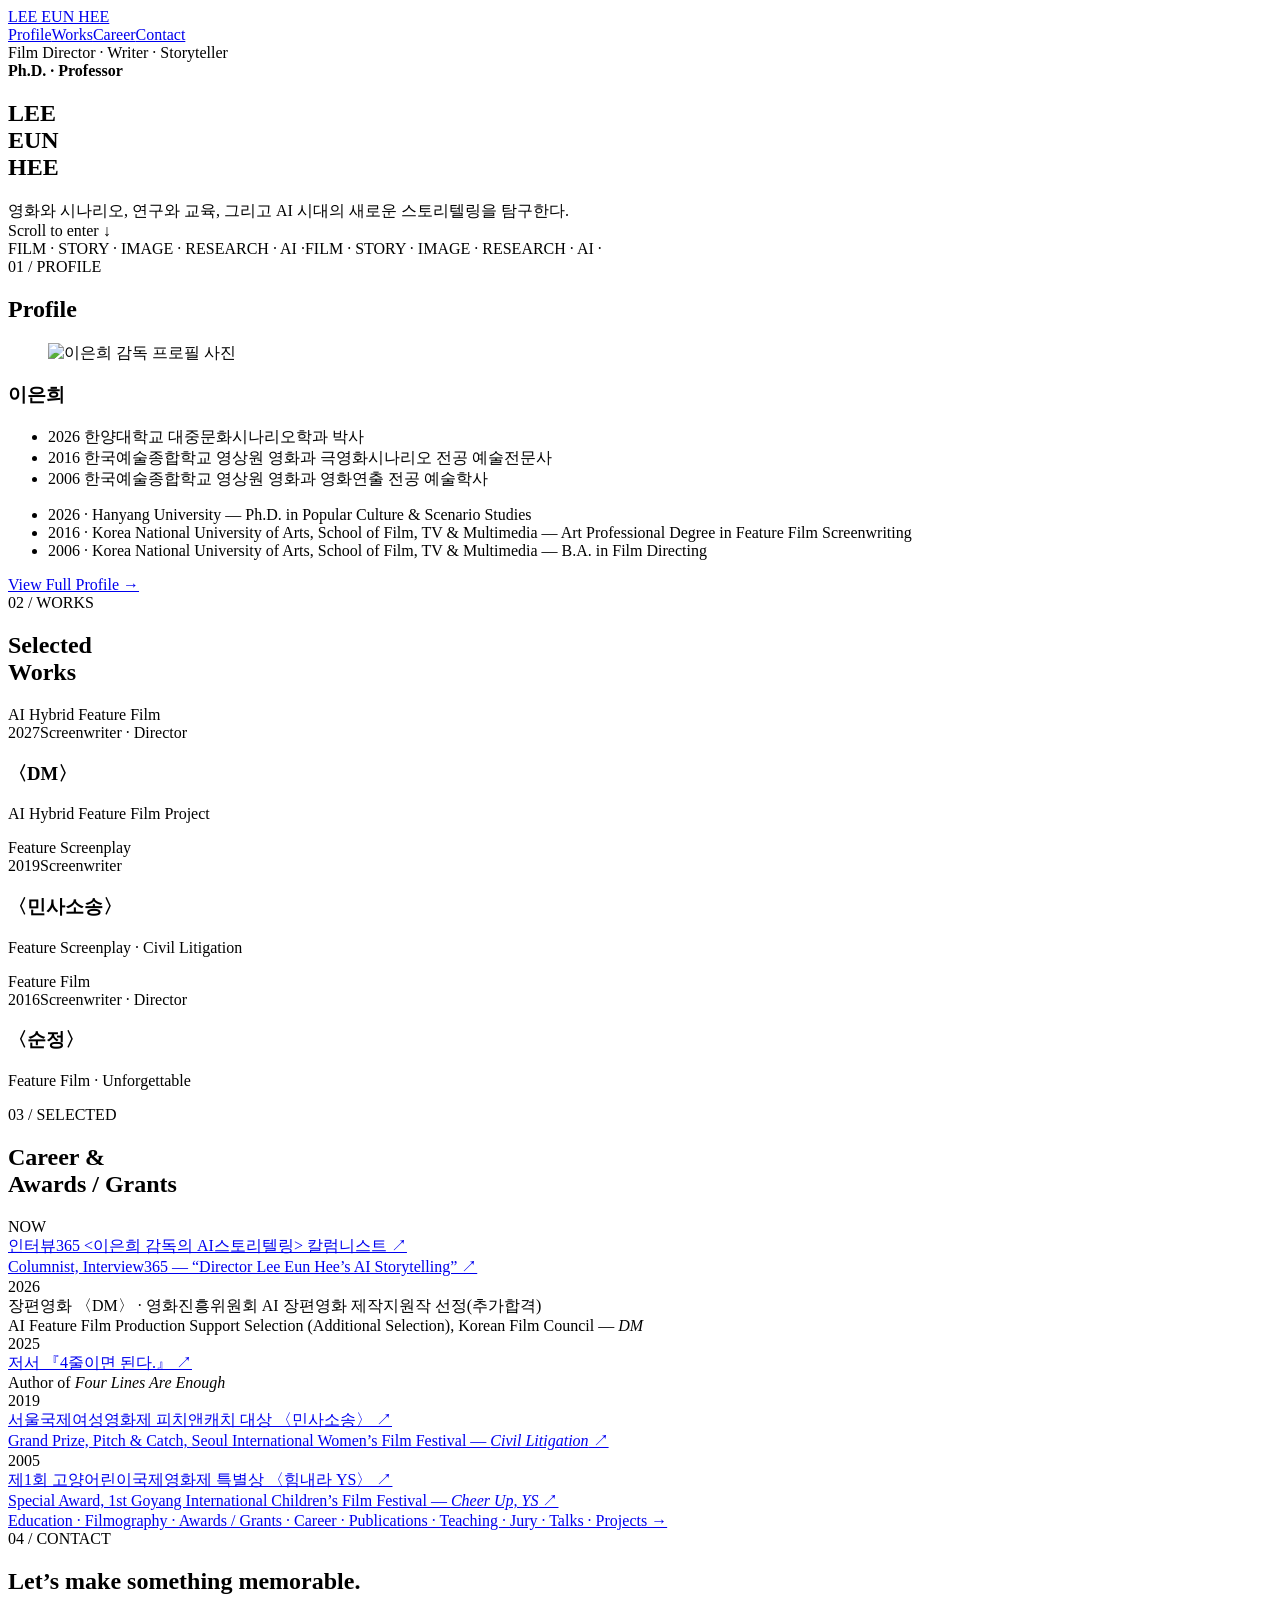
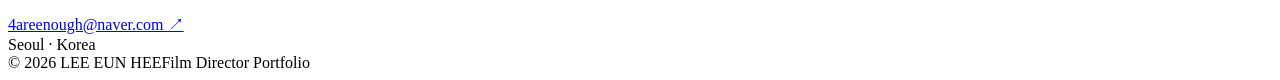
==== index.html @ 42187914 "Add portfolio homepage" ====
<!DOCTYPE html>

<html lang="ko">
<head>
<meta charset="utf-8"/>
<meta content="width=device-width, initial-scale=1.0" name="viewport"/>
<meta content="LEE EUN HEE — Film Director, Writer, Storyteller, Ph.D., Professor" name="description"/>
<title>LEE EUN HEE — Film Director</title>
<link href="styles.css" rel="stylesheet"/>
</head>
<body>
<header class="topbar">
<a class="brand" href="#top">LEE EUN HEE</a>
<nav class="nav">
<a href="#profile">Profile</a><a href="#works">Works</a><a href="#career">Career</a><a href="#contact">Contact</a>
</nav>
</header>
<main id="top">
<section class="hero">
<div class="kicker">Film Director · Writer · Storyteller<br/><strong>Ph.D. · Professor</strong></div>
<h1>LEE<br/>EUN<br/>HEE</h1>
<div class="hero-bottom">
<div class="hero-role">영화와 시나리오, 연구와 교육, 그리고 AI 시대의 새로운 스토리텔링을 탐구한다.</div>
<div class="scroll-cue">Scroll to enter ↓</div>
</div>
</section>
<div aria-hidden="true" class="marquee-wrap"><div class="marquee"><span>FILM · STORY · IMAGE · RESEARCH · AI ·</span><span>FILM · STORY · IMAGE · RESEARCH · AI ·</span></div></div>
<section id="profile">
<div class="section-head reveal"><div class="section-num">01 / PROFILE</div><h2>Profile</h2></div>
<div class="statement-grid">
<figure class="portrait reveal"><img alt="이은희 감독 프로필 사진" src="assets/lee-eun-hee.jpg"/></figure>
<div class="reveal">
<h3 class="profile-name">이은희</h3>
<ul class="edu-list">
<li>2026 한양대학교 대중문화시나리오학과 박사</li><li>2016 한국예술종합학교 영상원 영화과 극영화시나리오 전공 예술전문사</li><li>2006 한국예술종합학교 영상원 영화과 영화연출 전공 예술학사</li></ul>
<ul class="edu-list-en">
<li>2026 · Hanyang University — Ph.D. in Popular Culture &amp; Scenario Studies</li><li>2016 · Korea National University of Arts, School of Film, TV &amp; Multimedia — Art Professional Degree in Feature Film Screenwriting</li><li>2006 · Korea National University of Arts, School of Film, TV &amp; Multimedia — B.A. in Film Directing</li></ul>
<a class="cta-link" href="./profile.html">View Full Profile →</a>
</div>
</div>
</section>
<section id="works">
<div class="section-head reveal"><div class="section-num">02 / WORKS</div><h2>Selected<br/>Works</h2></div>
<div class="works">
<article class="work reveal"><div class="frame"><div class="frame-label">AI Hybrid Feature Film</div></div><div class="work-meta"><span>2027</span><span>Screenwriter · Director</span></div><h3 class="work-title">〈DM〉</h3><p class="work-sub">AI Hybrid Feature Film Project</p></article><article class="work reveal"><div class="frame"><div class="frame-label">Feature Screenplay</div></div><div class="work-meta"><span>2019</span><span>Screenwriter</span></div><h3 class="work-title">〈민사소송〉</h3><p class="work-sub">Feature Screenplay · Civil Litigation</p></article><article class="work reveal"><div class="frame"><div class="frame-label">Feature Film</div></div><div class="work-meta"><span>2016</span><span>Screenwriter · Director</span></div><h3 class="work-title">〈순정〉</h3><p class="work-sub">Feature Film · Unforgettable</p></article></div>
</section>
<section id="career">
<div class="section-head reveal"><div class="section-num">03 / SELECTED</div><h2>Career &amp;<br/>Awards / Grants</h2></div>
<div class="highlights reveal">
<div class="highlight-row"><div class="highlight-year">NOW</div><div class="highlight-ko"><a href="https://www.interview365.com/news/articleList.html?sc_sub_section_code=S2N99&view_type=sm" target="_blank" rel="noopener noreferrer">인터뷰365 &lt;이은희 감독의 AI스토리텔링&gt; 칼럼니스트 ↗</a></div><div class="highlight-en"><a href="https://www.interview365.com/news/articleList.html?sc_sub_section_code=S2N99&view_type=sm" target="_blank" rel="noopener noreferrer">Columnist, Interview365 — “Director Lee Eun Hee’s AI Storytelling” ↗</a></div></div><div class="highlight-row"><div class="highlight-year">2026</div><div class="highlight-ko">장편영화 〈DM〉 · 영화진흥위원회 AI 장편영화 제작지원작 선정(추가합격)</div><div class="highlight-en">AI Feature Film Production Support Selection (Additional Selection), Korean Film Council — <em>DM</em></div></div><div class="highlight-row"><div class="highlight-year">2025</div><div class="highlight-ko"><a href="https://www.aladin.co.kr/shop/wproduct.aspx?ItemId=359897521" target="_blank" rel="noopener noreferrer">저서 『4줄이면 된다.』 ↗</a></div><div class="highlight-en">Author of <em>Four Lines Are Enough</em></div></div><div class="highlight-row"><div class="highlight-year">2019</div><div class="highlight-ko"><a href="https://siwff.or.kr/kor/addon/00000002/award_view.asp?QueryYear=2019&awardYear=2019" target="_blank" rel="noopener noreferrer">서울국제여성영화제 피치앤캐치 대상 〈민사소송〉 ↗</a></div><div class="highlight-en"><a href="https://siwff.or.kr/kor/addon/00000002/award_view.asp?QueryYear=2019&awardYear=2019" target="_blank" rel="noopener noreferrer">Grand Prize, Pitch &amp; Catch, Seoul International Women’s Film Festival — <em>Civil Litigation</em> ↗</a></div></div><div class="highlight-row"><div class="highlight-year">2005</div><div class="highlight-ko"><a href="https://m.entertain.naver.com/home/article/001/0001082225" target="_blank" rel="noopener noreferrer">제1회 고양어린이국제영화제 특별상 〈힘내라 YS〉 ↗</a></div><div class="highlight-en"><a href="https://m.entertain.naver.com/home/article/001/0001082225" target="_blank" rel="noopener noreferrer">Special Award, 1st Goyang International Children’s Film Festival — <em>Cheer Up, YS</em> ↗</a></div></div></div>
<a class="cta-link" href="./profile.html">Education · Filmography · Awards / Grants · Career · Publications · Teaching · Jury · Talks · Projects →</a>
</section>
<section class="contact" id="contact">
<div><div class="section-head reveal"><div class="section-num">04 / CONTACT</div><h2>Let’s make something memorable.</h2></div></div>
<div class="contact-bottom reveal"><a class="contact-link" href="mailto:4areenough@naver.com">4areenough@naver.com ↗</a><div>Seoul · Korea</div></div>
</section>
</main>
<footer><span>© 2026 LEE EUN HEE</span><span>Film Director Portfolio</span></footer>
<script>const io=new IntersectionObserver(es=>es.forEach(e=>{if(e.isIntersecting)e.target.classList.add('on')}),{threshold:.12});document.querySelectorAll('.reveal').forEach(el=>io.observe(el));</script>
</body>
</html>
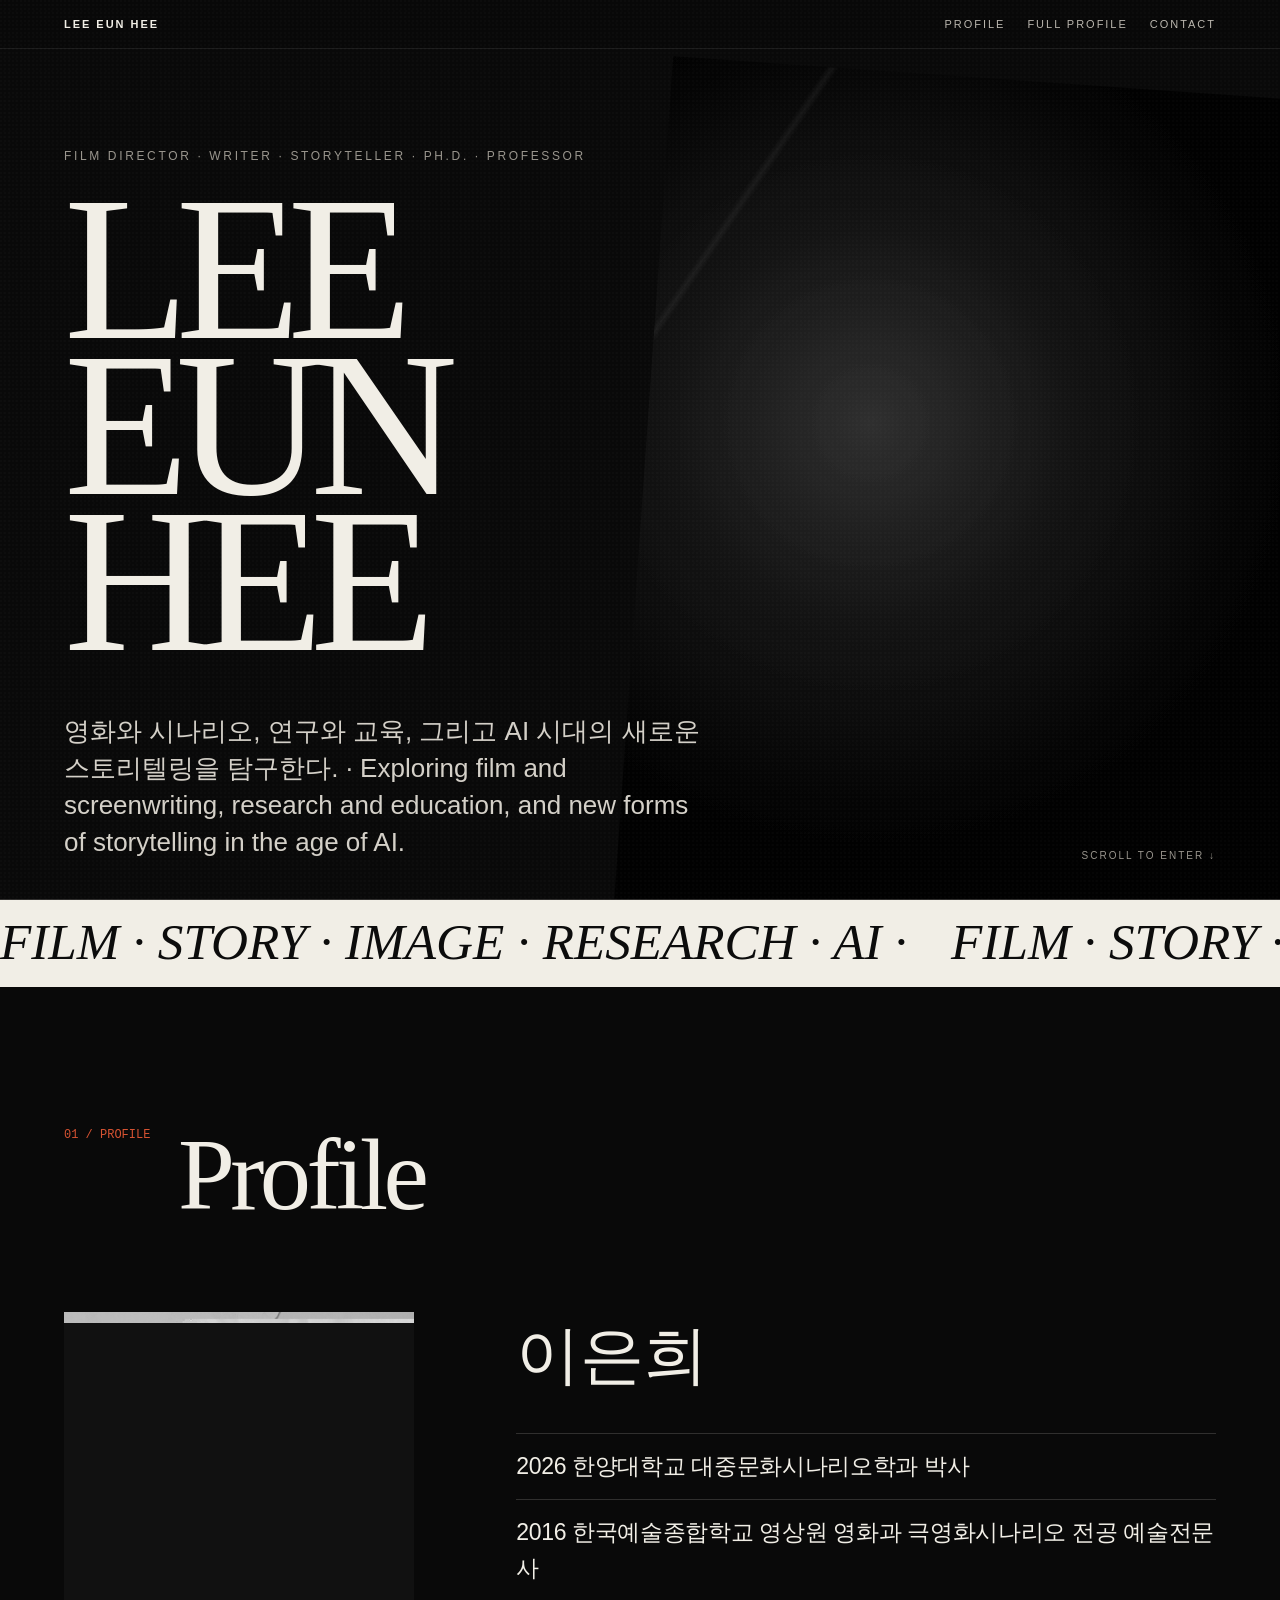
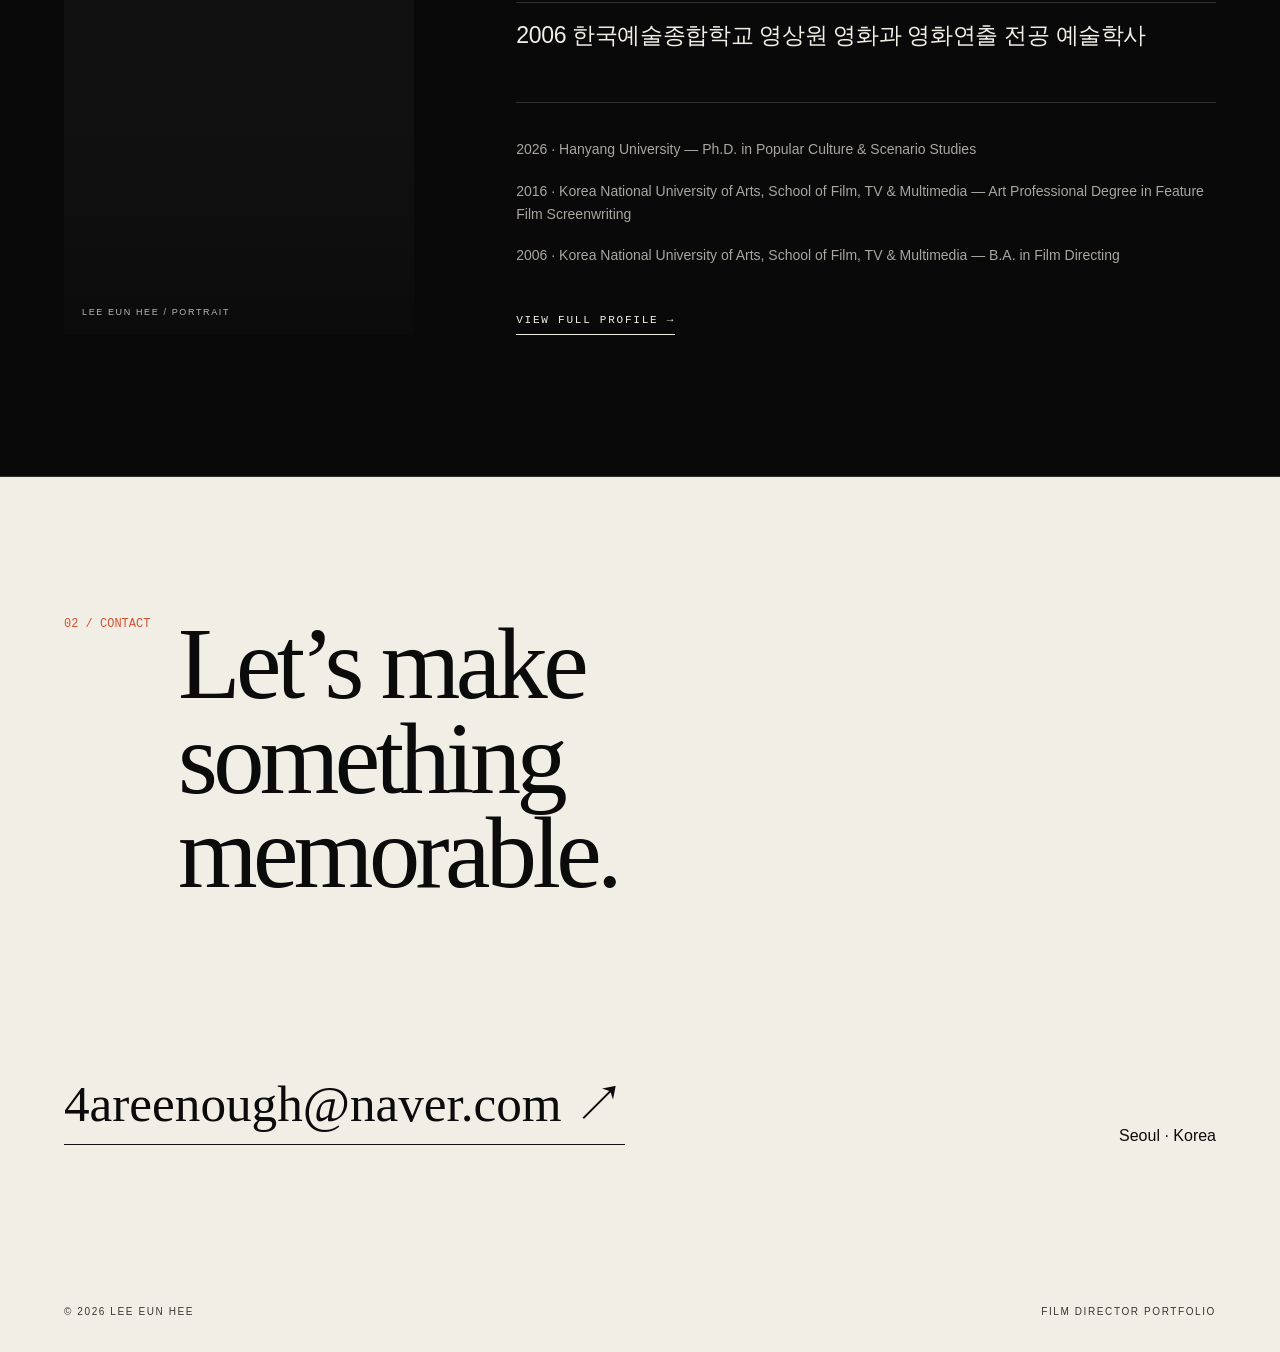
==== commit f3eee8c6: "Refine homepage layout and simplify sections" ====
--- a/index.html
+++ b/index.html
@@ -11,16 +11,14 @@
 <body>
 <header class="topbar">
 <a class="brand" href="#top">LEE EUN HEE</a>
-<nav class="nav">
-<a href="#profile">Profile</a><a href="#works">Works</a><a href="#career">Career</a><a href="#contact">Contact</a>
-</nav>
+<nav class="nav"><a href="#profile">Profile</a><a href="./profile.html">Full Profile</a><a href="#contact">Contact</a></nav>
 </header>
 <main id="top">
 <section class="hero">
-<div class="kicker">Film Director · Writer · Storyteller<br/><strong>Ph.D. · Professor</strong></div>
+<div class="kicker">Film Director · Writer · Storyteller · Ph.D. · Professor</div>
 <h1>LEE<br/>EUN<br/>HEE</h1>
 <div class="hero-bottom">
-<div class="hero-role">영화와 시나리오, 연구와 교육, 그리고 AI 시대의 새로운 스토리텔링을 탐구한다.</div>
+<div class="hero-role">영화와 시나리오, 연구와 교육, 그리고 AI 시대의 새로운 스토리텔링을 탐구한다. · Exploring film and screenwriting, research and education, and new forms of storytelling in the age of AI.</div>
 <div class="scroll-cue">Scroll to enter ↓</div>
 </div>
 </section>
@@ -35,23 +33,12 @@
 <li>2026 한양대학교 대중문화시나리오학과 박사</li><li>2016 한국예술종합학교 영상원 영화과 극영화시나리오 전공 예술전문사</li><li>2006 한국예술종합학교 영상원 영화과 영화연출 전공 예술학사</li></ul>
 <ul class="edu-list-en">
 <li>2026 · Hanyang University — Ph.D. in Popular Culture &amp; Scenario Studies</li><li>2016 · Korea National University of Arts, School of Film, TV &amp; Multimedia — Art Professional Degree in Feature Film Screenwriting</li><li>2006 · Korea National University of Arts, School of Film, TV &amp; Multimedia — B.A. in Film Directing</li></ul>
-<a class="cta-link" href="./profile.html">View Full Profile →</a>
+<a class="cta-link profile-cta" href="./profile.html">View Full Profile →</a>
 </div>
 </div>
 </section>
-<section id="works">
-<div class="section-head reveal"><div class="section-num">02 / WORKS</div><h2>Selected<br/>Works</h2></div>
-<div class="works">
-<article class="work reveal"><div class="frame"><div class="frame-label">AI Hybrid Feature Film</div></div><div class="work-meta"><span>2027</span><span>Screenwriter · Director</span></div><h3 class="work-title">〈DM〉</h3><p class="work-sub">AI Hybrid Feature Film Project</p></article><article class="work reveal"><div class="frame"><div class="frame-label">Feature Screenplay</div></div><div class="work-meta"><span>2019</span><span>Screenwriter</span></div><h3 class="work-title">〈민사소송〉</h3><p class="work-sub">Feature Screenplay · Civil Litigation</p></article><article class="work reveal"><div class="frame"><div class="frame-label">Feature Film</div></div><div class="work-meta"><span>2016</span><span>Screenwriter · Director</span></div><h3 class="work-title">〈순정〉</h3><p class="work-sub">Feature Film · Unforgettable</p></article></div>
-</section>
-<section id="career">
-<div class="section-head reveal"><div class="section-num">03 / SELECTED</div><h2>Career &amp;<br/>Awards / Grants</h2></div>
-<div class="highlights reveal">
-<div class="highlight-row"><div class="highlight-year">NOW</div><div class="highlight-ko"><a href="https://www.interview365.com/news/articleList.html?sc_sub_section_code=S2N99&view_type=sm" target="_blank" rel="noopener noreferrer">인터뷰365 &lt;이은희 감독의 AI스토리텔링&gt; 칼럼니스트 ↗</a></div><div class="highlight-en"><a href="https://www.interview365.com/news/articleList.html?sc_sub_section_code=S2N99&view_type=sm" target="_blank" rel="noopener noreferrer">Columnist, Interview365 — “Director Lee Eun Hee’s AI Storytelling” ↗</a></div></div><div class="highlight-row"><div class="highlight-year">2026</div><div class="highlight-ko">장편영화 〈DM〉 · 영화진흥위원회 AI 장편영화 제작지원작 선정(추가합격)</div><div class="highlight-en">AI Feature Film Production Support Selection (Additional Selection), Korean Film Council — <em>DM</em></div></div><div class="highlight-row"><div class="highlight-year">2025</div><div class="highlight-ko"><a href="https://www.aladin.co.kr/shop/wproduct.aspx?ItemId=359897521" target="_blank" rel="noopener noreferrer">저서 『4줄이면 된다.』 ↗</a></div><div class="highlight-en">Author of <em>Four Lines Are Enough</em></div></div><div class="highlight-row"><div class="highlight-year">2019</div><div class="highlight-ko"><a href="https://siwff.or.kr/kor/addon/00000002/award_view.asp?QueryYear=2019&awardYear=2019" target="_blank" rel="noopener noreferrer">서울국제여성영화제 피치앤캐치 대상 〈민사소송〉 ↗</a></div><div class="highlight-en"><a href="https://siwff.or.kr/kor/addon/00000002/award_view.asp?QueryYear=2019&awardYear=2019" target="_blank" rel="noopener noreferrer">Grand Prize, Pitch &amp; Catch, Seoul International Women’s Film Festival — <em>Civil Litigation</em> ↗</a></div></div><div class="highlight-row"><div class="highlight-year">2005</div><div class="highlight-ko"><a href="https://m.entertain.naver.com/home/article/001/0001082225" target="_blank" rel="noopener noreferrer">제1회 고양어린이국제영화제 특별상 〈힘내라 YS〉 ↗</a></div><div class="highlight-en"><a href="https://m.entertain.naver.com/home/article/001/0001082225" target="_blank" rel="noopener noreferrer">Special Award, 1st Goyang International Children’s Film Festival — <em>Cheer Up, YS</em> ↗</a></div></div></div>
-<a class="cta-link" href="./profile.html">Education · Filmography · Awards / Grants · Career · Publications · Teaching · Jury · Talks · Projects →</a>
-</section>
 <section class="contact" id="contact">
-<div><div class="section-head reveal"><div class="section-num">04 / CONTACT</div><h2>Let’s make something memorable.</h2></div></div>
+<div><div class="section-head reveal"><div class="section-num">02 / CONTACT</div><h2>Let’s make something memorable.</h2></div></div>
 <div class="contact-bottom reveal"><a class="contact-link" href="mailto:4areenough@naver.com">4areenough@naver.com ↗</a><div>Seoul · Korea</div></div>
 </section>
 </main>
--- a/styles.css
+++ b/styles.css
@@ -0,0 +1 @@
+:root{--bg:#090909;--paper:#f1eee6;--muted:#99958d;--line:rgba(241,238,230,.17);--accent:#d65332;--pad:clamp(22px,5vw,78px)}*{box-sizing:border-box}html{scroll-behavior:smooth}body{margin:0;background:var(--bg);color:var(--paper);font-family:Arial,"Noto Sans KR",sans-serif;overflow-x:hidden}body:before{content:"";position:fixed;inset:0;pointer-events:none;opacity:.1;z-index:20;background-image:radial-gradient(circle at 20% 20%,rgba(255,255,255,.12) 0 1px,transparent 1px),radial-gradient(circle at 70% 80%,rgba(255,255,255,.08) 0 1px,transparent 1px);background-size:4px 4px,6px 6px;mix-blend-mode:screen}a{color:inherit;text-decoration:none}.topbar{position:fixed;top:0;left:0;right:0;z-index:10;display:flex;justify-content:space-between;align-items:center;padding:18px var(--pad);border-bottom:1px solid rgba(255,255,255,.08);backdrop-filter:blur(14px);background:rgba(9,9,9,.62);font-size:11px;letter-spacing:.18em;text-transform:uppercase}.brand{font-weight:700}.nav{display:flex;gap:22px}.nav a{color:#bbb7af;transition:.25s}.nav a:hover{color:#fff}.hero{min-height:100svh;padding:110px var(--pad) 38px;display:grid;align-content:end;position:relative;overflow:hidden;border-bottom:1px solid var(--line)}.hero:after{content:"";position:absolute;width:min(58vw,850px);aspect-ratio:4/5;right:-8vw;top:9vh;background:linear-gradient(120deg,transparent 12%,rgba(255,255,255,.06) 12.5%,transparent 13%),radial-gradient(circle at 30% 38%,#424242 0,#252525 25%,#121212 52%,#090909 72%);filter:contrast(1.15);opacity:.8;transform:rotate(4deg)}.kicker{position:relative;z-index:2;margin-bottom:24px;font-size:12px;color:var(--muted);letter-spacing:.22em;text-transform:uppercase;line-height:1.8}.kicker strong{color:#e5e1d9;font-weight:500}.hero h1{position:relative;z-index:2;margin:0;font-family:Georgia,"Times New Roman",serif;font-weight:400;font-size:clamp(72px,16vw,250px);line-height:.76;letter-spacing:-.065em;max-width:11ch}.hero-bottom{position:relative;z-index:2;display:flex;justify-content:space-between;align-items:end;gap:20px;margin-top:55px}.hero-role{max-width:650px;font-size:clamp(17px,2.1vw,26px);line-height:1.42;color:#d4d0c8}.scroll-cue{font-size:10px;letter-spacing:.2em;text-transform:uppercase;color:var(--muted);white-space:nowrap}.marquee-wrap{overflow:hidden;border-bottom:1px solid var(--line);background:var(--paper);color:#0c0c0c}.marquee{display:flex;width:max-content;animation:marquee 22s linear infinite;font-size:clamp(28px,4vw,60px);font-family:Georgia,serif;font-style:italic;padding:12px 0 15px;white-space:nowrap}.marquee span{padding-right:44px}@keyframes marquee{to{transform:translateX(-50%)}}section{padding:clamp(75px,11vw,155px) var(--pad);border-bottom:1px solid var(--line)}.section-head{display:grid;grid-template-columns:90px 1fr;gap:24px;align-items:start;margin-bottom:clamp(45px,7vw,90px)}.section-num{font-family:"Courier New",monospace;font-size:12px;color:var(--accent)}h2{margin:0;font-family:Georgia,serif;font-weight:400;font-size:clamp(46px,8vw,124px);line-height:.92;letter-spacing:-.045em}.statement-grid{display:grid;grid-template-columns:1fr 2fr;gap:clamp(30px,8vw,130px)}.portrait{min-height:620px;position:relative;overflow:hidden;background:#111;margin:0}.portrait img{width:100%;height:100%;min-height:620px;position:absolute;inset:0;object-fit:cover;object-position:center 42%;filter:grayscale(1) contrast(1.04);transform:scale(1.01);transition:transform 1.1s cubic-bezier(.2,.8,.2,1),filter .6s ease}.portrait:hover img{transform:scale(1.035);filter:grayscale(.82) contrast(1.04)}.portrait:before{content:"";position:absolute;inset:0;z-index:1;pointer-events:none;background:linear-gradient(to top,rgba(0,0,0,.34),transparent 35%)}.portrait:after{content:"LEE EUN HEE / PORTRAIT";position:absolute;z-index:2;bottom:18px;left:18px;color:rgba(255,255,255,.7);font-size:9px;letter-spacing:.18em}.profile-name{font-family:Georgia,"Noto Serif KR",serif;font-size:clamp(38px,5vw,74px);font-weight:400;margin:0 0 34px}.edu-list,.edu-list-en{list-style:none;padding:0;margin:0}.edu-list li{padding:15px 0;border-top:1px solid var(--line);font-size:clamp(17px,1.8vw,24px);line-height:1.55;letter-spacing:-.015em}.edu-list-en{margin-top:34px;padding-top:26px;border-top:1px solid rgba(255,255,255,.16)}.edu-list-en li{padding:9px 0;color:#aaa69f;font-size:14px;line-height:1.65}.cta-link{display:inline-block;margin-top:38px;border-bottom:1px solid var(--paper);padding-bottom:8px;font-family:"Courier New",monospace;font-size:11px;letter-spacing:.16em;text-transform:uppercase}.works{display:grid;grid-template-columns:repeat(12,1fr);gap:18px}.work{grid-column:span 6;border-top:1px solid var(--line);padding-top:14px}.work:nth-child(3){grid-column:4/span 6}.frame{aspect-ratio:16/10;overflow:hidden;position:relative;background:#151515;margin-bottom:16px}.frame:before{content:"";position:absolute;inset:0;background:linear-gradient(155deg,rgba(255,255,255,.14),transparent 35%),radial-gradient(circle at 70% 30%,#5f5f5f 0,#303030 25%,#141414 58%,#090909 100%);transition:transform .7s cubic-bezier(.2,.8,.2,1),filter .7s;filter:grayscale(1)}.work:nth-child(2) .frame:before{background:linear-gradient(30deg,rgba(214,83,50,.18),transparent 35%),radial-gradient(circle at 26% 42%,#6b625d 0,#282524 25%,#111 60%,#070707 100%)}.work:nth-child(3) .frame:before{background:linear-gradient(80deg,rgba(255,255,255,.09),transparent 40%),radial-gradient(circle at 55% 65%,#646464 0,#2d2d2d 22%,#111 56%,#060606 100%)}.work:hover .frame:before{transform:scale(1.035);filter:grayscale(.2)}.frame-label{position:absolute;z-index:2;left:16px;bottom:15px;font-size:10px;letter-spacing:.18em;color:rgba(255,255,255,.62);text-transform:uppercase}.work-meta{display:flex;justify-content:space-between;gap:20px;font-size:11px;color:var(--muted);letter-spacing:.12em;text-transform:uppercase}.work-title{margin:8px 0 2px;font-family:Georgia,"Noto Serif KR",serif;font-size:clamp(28px,3.8vw,54px);font-weight:400}.work-sub{margin:6px 0 0;color:#aaa69f;font-size:13px}.highlights{border-top:1px solid var(--line)}.highlight-row{display:grid;grid-template-columns:105px 1.6fr 1fr;gap:22px;padding:22px 0;border-bottom:1px solid var(--line);align-items:start}.highlight-year{font-family:"Courier New",monospace;color:var(--accent)}.highlight-ko{font-size:clamp(18px,2vw,27px);line-height:1.45}.highlight-en{color:var(--muted);font-size:13px;line-height:1.6}.contact{min-height:70vh;display:grid;align-content:space-between;background:var(--paper);color:#0b0b0b}.contact h2{max-width:8ch}.contact-bottom{margin-top:80px;display:flex;justify-content:space-between;align-items:end;gap:30px}.contact-link{font-family:Georgia,serif;font-size:clamp(24px,4vw,56px);border-bottom:1px solid #111;padding-bottom:5px}footer{padding:20px var(--pad) 35px;background:var(--paper);color:#383632;display:flex;justify-content:space-between;gap:20px;font-size:10px;letter-spacing:.16em;text-transform:uppercase}.reveal{opacity:0;transform:translateY(28px);transition:opacity .8s ease,transform .8s cubic-bezier(.2,.8,.2,1)}.reveal.on{opacity:1;transform:none}.profile-page{padding-top:105px}.profile-hero{padding-top:clamp(85px,10vw,140px);padding-bottom:clamp(70px,9vw,120px)}.profile-hero h1{font-family:Georgia,serif;font-weight:400;font-size:clamp(62px,12vw,180px);line-height:.82;letter-spacing:-.055em;margin:0}.profile-hero p{margin:35px 0 0;color:var(--muted);font-size:13px;letter-spacing:.12em;text-transform:uppercase}.detail-section{padding-top:clamp(65px,8vw,110px);padding-bottom:clamp(65px,8vw,110px)}.detail-grid{display:grid;grid-template-columns:250px 1fr;gap:clamp(32px,8vw,130px)}.detail-title{font-family:Georgia,serif;font-size:clamp(33px,4vw,56px);font-weight:400;margin:0}.detail-list{border-top:1px solid var(--line)}.detail-item{display:grid;grid-template-columns:95px 1fr;gap:22px;padding:20px 0;border-bottom:1px solid var(--line)}.detail-item .year{font-family:"Courier New",monospace;color:var(--accent);font-size:12px}.detail-item .ko{font-size:18px;line-height:1.55}.detail-item .en{margin-top:7px;color:var(--muted);font-size:13px;line-height:1.55}.back-link{display:inline-block;margin-top:35px;font-family:"Courier New",monospace;font-size:11px;letter-spacing:.14em;text-transform:uppercase;border-bottom:1px solid var(--paper);padding-bottom:6px}.pub-row{display:grid;grid-template-columns:minmax(0,1fr) auto;gap:22px;align-items:start}.pub-title{display:block}.pub-title .ko{transition:opacity .2s ease}.pub-title:hover .ko{opacity:.68}.pub-source{display:inline-block;margin-top:2px;padding-bottom:4px;border-bottom:1px solid rgba(255,255,255,.32);font-family:"Courier New",monospace;font-size:10px;letter-spacing:.12em;color:#d8d3ca;white-space:nowrap;text-transform:uppercase;transition:border-color .2s,color .2s}.pub-source:hover{color:#fff;border-color:#fff}.pub-source.pending{border-bottom:none;color:#77736c;cursor:default}.pub-source.pending:hover{color:#77736c;border-color:transparent}@media(max-width:820px){.nav a:nth-child(2),.nav a:nth-child(3){display:none}.hero:after{width:92vw;right:-35vw;opacity:.55}.hero-bottom{align-items:start;flex-direction:column}.section-head{grid-template-columns:55px 1fr}.statement-grid{grid-template-columns:1fr}.portrait,.portrait img{min-height:470px}.works{display:block}.work,.work:nth-child(3){margin-bottom:55px}.highlight-row{grid-template-columns:72px 1fr}.highlight-en{grid-column:2}.contact-bottom,footer{flex-direction:column;align-items:flex-start}.detail-grid{grid-template-columns:1fr}.detail-item{grid-template-columns:72px 1fr}.profile-page{padding-top:80px}}@media(max-width:620px){.pub-row{grid-template-columns:1fr}.pub-source{justify-self:start;margin-top:8px}}
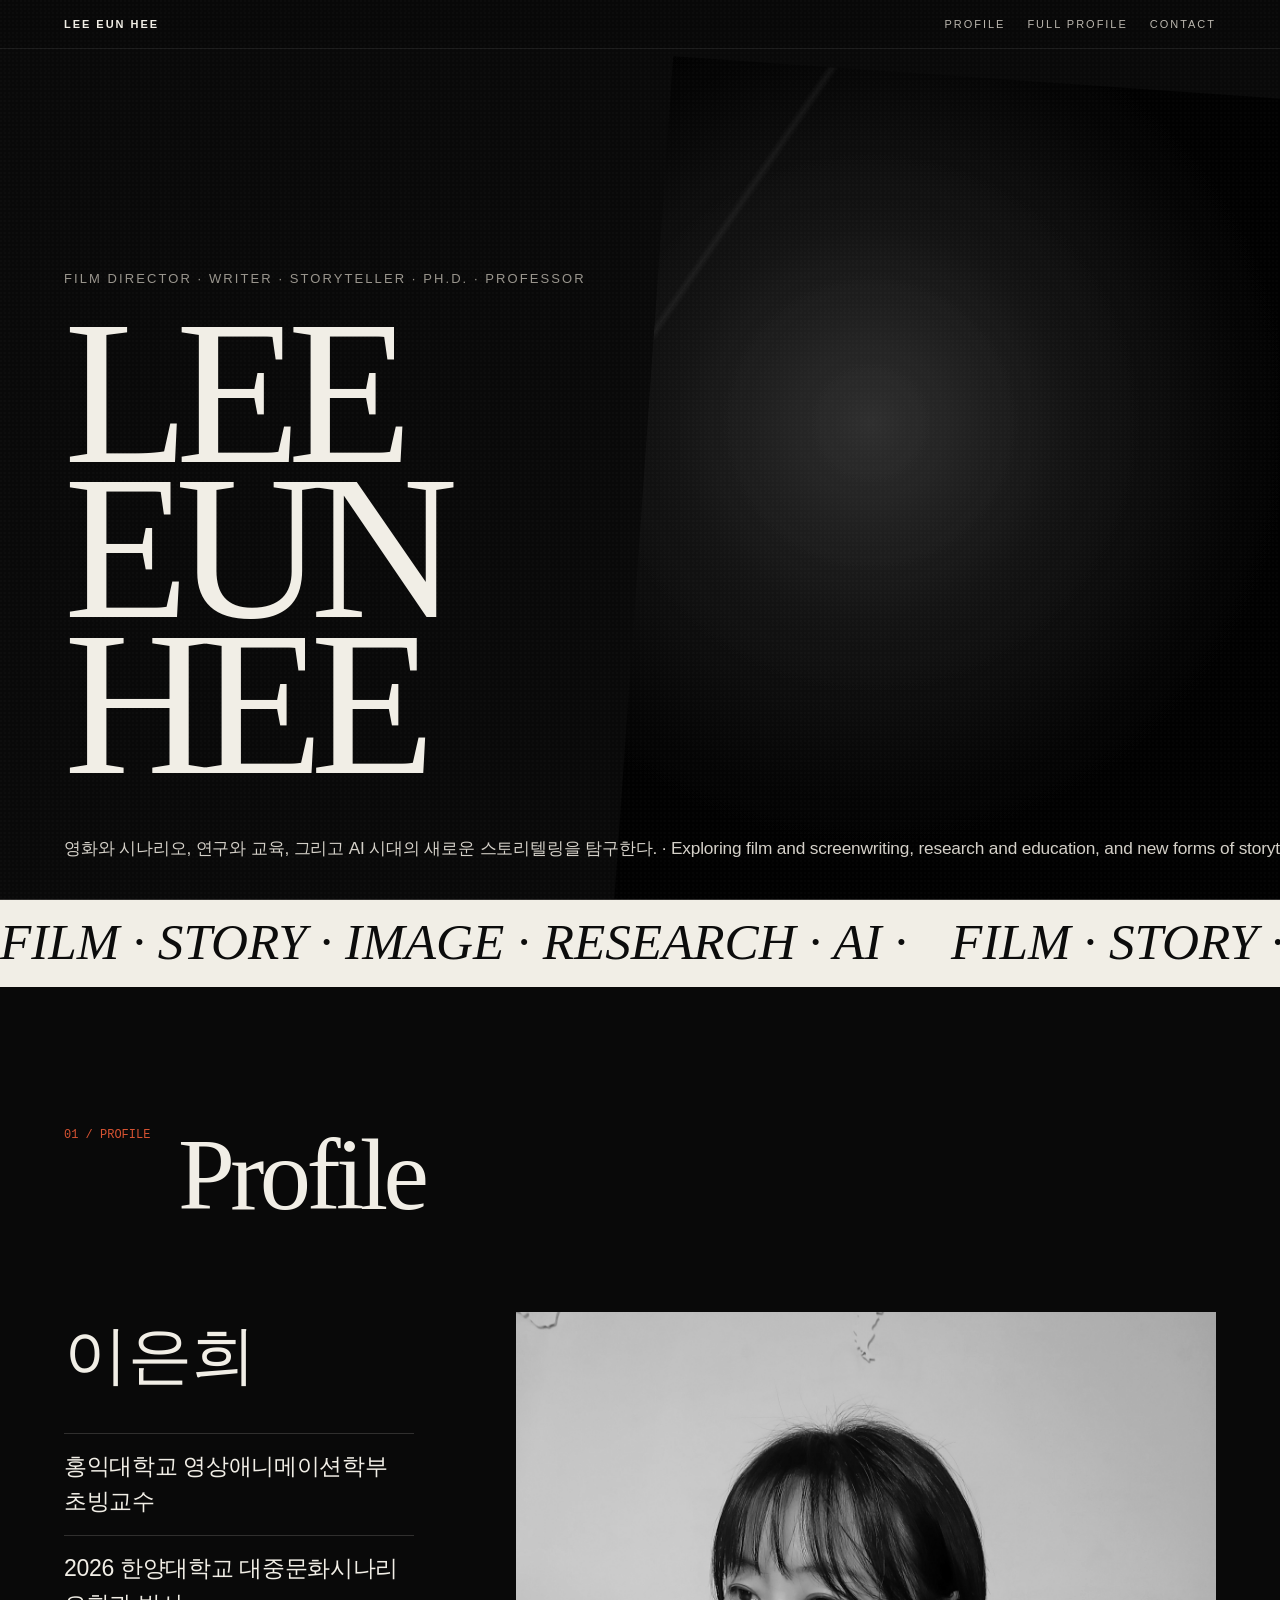
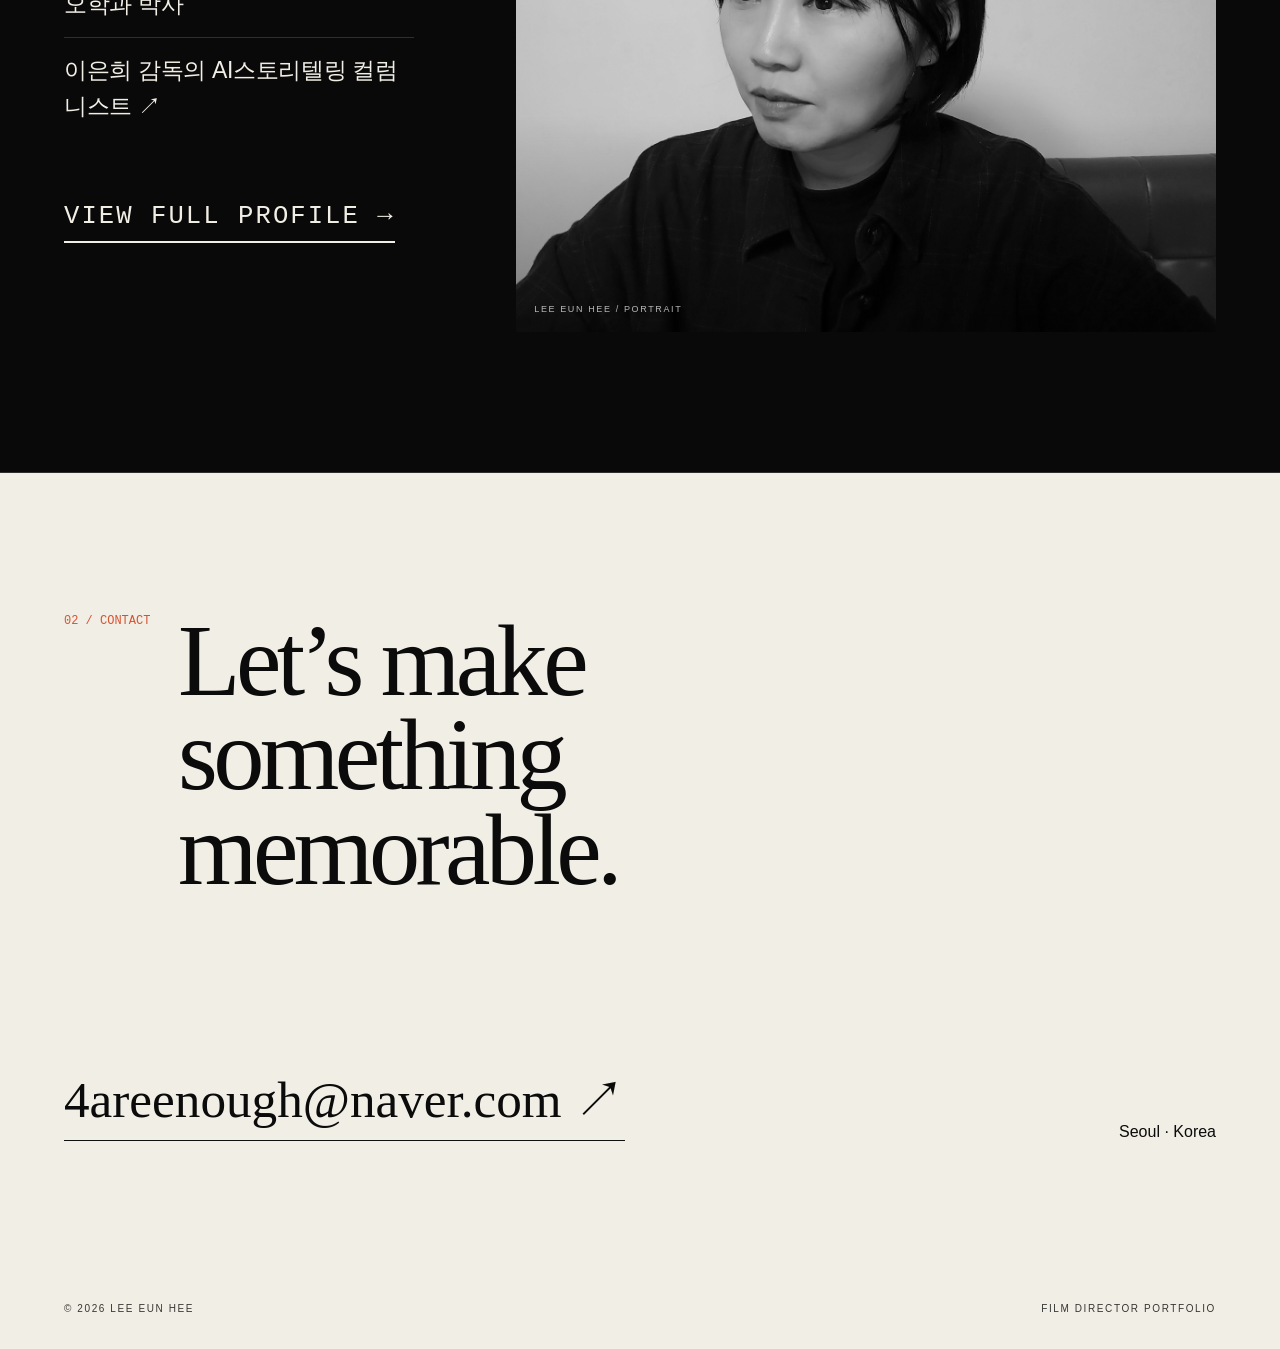
==== commit b2e920b0: "Simplify homepage profile and move portrait right" ====
--- a/index.html
+++ b/index.html
@@ -25,16 +25,17 @@
 <div aria-hidden="true" class="marquee-wrap"><div class="marquee"><span>FILM · STORY · IMAGE · RESEARCH · AI ·</span><span>FILM · STORY · IMAGE · RESEARCH · AI ·</span></div></div>
 <section id="profile">
 <div class="section-head reveal"><div class="section-num">01 / PROFILE</div><h2>Profile</h2></div>
-<div class="statement-grid">
-<figure class="portrait reveal"><img alt="이은희 감독 프로필 사진" src="assets/lee-eun-hee.jpg"/></figure>
+<div class="statement-grid home-profile-grid">
 <div class="reveal">
 <h3 class="profile-name">이은희</h3>
 <ul class="edu-list">
-<li>2026 한양대학교 대중문화시나리오학과 박사</li><li>2016 한국예술종합학교 영상원 영화과 극영화시나리오 전공 예술전문사</li><li>2006 한국예술종합학교 영상원 영화과 영화연출 전공 예술학사</li></ul>
-<ul class="edu-list-en">
-<li>2026 · Hanyang University — Ph.D. in Popular Culture &amp; Scenario Studies</li><li>2016 · Korea National University of Arts, School of Film, TV &amp; Multimedia — Art Professional Degree in Feature Film Screenwriting</li><li>2006 · Korea National University of Arts, School of Film, TV &amp; Multimedia — B.A. in Film Directing</li></ul>
+<li>홍익대학교 영상애니메이션학부 초빙교수</li>
+<li>2026 한양대학교 대중문화시나리오학과 박사</li>
+<li><a href="https://www.interview365.com/news/articleList.html?sc_sub_section_code=S2N99&view_type=sm" target="_blank" rel="noopener noreferrer">이은희 감독의 AI스토리텔링 컬럼니스트 ↗</a></li>
+</ul>
 <a class="cta-link profile-cta" href="./profile.html">View Full Profile →</a>
 </div>
+<figure class="portrait reveal"><img alt="이은희 감독 프로필 사진" src="assets/lee-eun-hee.jpg"/></figure>
 </div>
 </section>
 <section class="contact" id="contact">
--- a/styles.css
+++ b/styles.css
@@ -1 +1 @@
-:root{--bg:#090909;--paper:#f1eee6;--muted:#99958d;--line:rgba(241,238,230,.17);--accent:#d65332;--pad:clamp(22px,5vw,78px)}*{box-sizing:border-box}html{scroll-behavior:smooth}body{margin:0;background:var(--bg);color:var(--paper);font-family:Arial,"Noto Sans KR",sans-serif;overflow-x:hidden}body:before{content:"";position:fixed;inset:0;pointer-events:none;opacity:.1;z-index:20;background-image:radial-gradient(circle at 20% 20%,rgba(255,255,255,.12) 0 1px,transparent 1px),radial-gradient(circle at 70% 80%,rgba(255,255,255,.08) 0 1px,transparent 1px);background-size:4px 4px,6px 6px;mix-blend-mode:screen}a{color:inherit;text-decoration:none}.topbar{position:fixed;top:0;left:0;right:0;z-index:10;display:flex;justify-content:space-between;align-items:center;padding:18px var(--pad);border-bottom:1px solid rgba(255,255,255,.08);backdrop-filter:blur(14px);background:rgba(9,9,9,.62);font-size:11px;letter-spacing:.18em;text-transform:uppercase}.brand{font-weight:700}.nav{display:flex;gap:22px}.nav a{color:#bbb7af;transition:.25s}.nav a:hover{color:#fff}.hero{min-height:100svh;padding:110px var(--pad) 38px;display:grid;align-content:end;position:relative;overflow:hidden;border-bottom:1px solid var(--line)}.hero:after{content:"";position:absolute;width:min(58vw,850px);aspect-ratio:4/5;right:-8vw;top:9vh;background:linear-gradient(120deg,transparent 12%,rgba(255,255,255,.06) 12.5%,transparent 13%),radial-gradient(circle at 30% 38%,#424242 0,#252525 25%,#121212 52%,#090909 72%);filter:contrast(1.15);opacity:.8;transform:rotate(4deg)}.kicker{position:relative;z-index:2;margin-bottom:24px;font-size:12px;color:var(--muted);letter-spacing:.22em;text-transform:uppercase;line-height:1.8}.kicker strong{color:#e5e1d9;font-weight:500}.hero h1{position:relative;z-index:2;margin:0;font-family:Georgia,"Times New Roman",serif;font-weight:400;font-size:clamp(72px,16vw,250px);line-height:.76;letter-spacing:-.065em;max-width:11ch}.hero-bottom{position:relative;z-index:2;display:flex;justify-content:space-between;align-items:end;gap:20px;margin-top:55px}.hero-role{max-width:650px;font-size:clamp(17px,2.1vw,26px);line-height:1.42;color:#d4d0c8}.scroll-cue{font-size:10px;letter-spacing:.2em;text-transform:uppercase;color:var(--muted);white-space:nowrap}.marquee-wrap{overflow:hidden;border-bottom:1px solid var(--line);background:var(--paper);color:#0c0c0c}.marquee{display:flex;width:max-content;animation:marquee 22s linear infinite;font-size:clamp(28px,4vw,60px);font-family:Georgia,serif;font-style:italic;padding:12px 0 15px;white-space:nowrap}.marquee span{padding-right:44px}@keyframes marquee{to{transform:translateX(-50%)}}section{padding:clamp(75px,11vw,155px) var(--pad);border-bottom:1px solid var(--line)}.section-head{display:grid;grid-template-columns:90px 1fr;gap:24px;align-items:start;margin-bottom:clamp(45px,7vw,90px)}.section-num{font-family:"Courier New",monospace;font-size:12px;color:var(--accent)}h2{margin:0;font-family:Georgia,serif;font-weight:400;font-size:clamp(46px,8vw,124px);line-height:.92;letter-spacing:-.045em}.statement-grid{display:grid;grid-template-columns:1fr 2fr;gap:clamp(30px,8vw,130px)}.portrait{min-height:620px;position:relative;overflow:hidden;background:#111;margin:0}.portrait img{width:100%;height:100%;min-height:620px;position:absolute;inset:0;object-fit:cover;object-position:center 42%;filter:grayscale(1) contrast(1.04);transform:scale(1.01);transition:transform 1.1s cubic-bezier(.2,.8,.2,1),filter .6s ease}.portrait:hover img{transform:scale(1.035);filter:grayscale(.82) contrast(1.04)}.portrait:before{content:"";position:absolute;inset:0;z-index:1;pointer-events:none;background:linear-gradient(to top,rgba(0,0,0,.34),transparent 35%)}.portrait:after{content:"LEE EUN HEE / PORTRAIT";position:absolute;z-index:2;bottom:18px;left:18px;color:rgba(255,255,255,.7);font-size:9px;letter-spacing:.18em}.profile-name{font-family:Georgia,"Noto Serif KR",serif;font-size:clamp(38px,5vw,74px);font-weight:400;margin:0 0 34px}.edu-list,.edu-list-en{list-style:none;padding:0;margin:0}.edu-list li{padding:15px 0;border-top:1px solid var(--line);font-size:clamp(17px,1.8vw,24px);line-height:1.55;letter-spacing:-.015em}.edu-list-en{margin-top:34px;padding-top:26px;border-top:1px solid rgba(255,255,255,.16)}.edu-list-en li{padding:9px 0;color:#aaa69f;font-size:14px;line-height:1.65}.cta-link{display:inline-block;margin-top:38px;border-bottom:1px solid var(--paper);padding-bottom:8px;font-family:"Courier New",monospace;font-size:11px;letter-spacing:.16em;text-transform:uppercase}.works{display:grid;grid-template-columns:repeat(12,1fr);gap:18px}.work{grid-column:span 6;border-top:1px solid var(--line);padding-top:14px}.work:nth-child(3){grid-column:4/span 6}.frame{aspect-ratio:16/10;overflow:hidden;position:relative;background:#151515;margin-bottom:16px}.frame:before{content:"";position:absolute;inset:0;background:linear-gradient(155deg,rgba(255,255,255,.14),transparent 35%),radial-gradient(circle at 70% 30%,#5f5f5f 0,#303030 25%,#141414 58%,#090909 100%);transition:transform .7s cubic-bezier(.2,.8,.2,1),filter .7s;filter:grayscale(1)}.work:nth-child(2) .frame:before{background:linear-gradient(30deg,rgba(214,83,50,.18),transparent 35%),radial-gradient(circle at 26% 42%,#6b625d 0,#282524 25%,#111 60%,#070707 100%)}.work:nth-child(3) .frame:before{background:linear-gradient(80deg,rgba(255,255,255,.09),transparent 40%),radial-gradient(circle at 55% 65%,#646464 0,#2d2d2d 22%,#111 56%,#060606 100%)}.work:hover .frame:before{transform:scale(1.035);filter:grayscale(.2)}.frame-label{position:absolute;z-index:2;left:16px;bottom:15px;font-size:10px;letter-spacing:.18em;color:rgba(255,255,255,.62);text-transform:uppercase}.work-meta{display:flex;justify-content:space-between;gap:20px;font-size:11px;color:var(--muted);letter-spacing:.12em;text-transform:uppercase}.work-title{margin:8px 0 2px;font-family:Georgia,"Noto Serif KR",serif;font-size:clamp(28px,3.8vw,54px);font-weight:400}.work-sub{margin:6px 0 0;color:#aaa69f;font-size:13px}.highlights{border-top:1px solid var(--line)}.highlight-row{display:grid;grid-template-columns:105px 1.6fr 1fr;gap:22px;padding:22px 0;border-bottom:1px solid var(--line);align-items:start}.highlight-year{font-family:"Courier New",monospace;color:var(--accent)}.highlight-ko{font-size:clamp(18px,2vw,27px);line-height:1.45}.highlight-en{color:var(--muted);font-size:13px;line-height:1.6}.contact{min-height:70vh;display:grid;align-content:space-between;background:var(--paper);color:#0b0b0b}.contact h2{max-width:8ch}.contact-bottom{margin-top:80px;display:flex;justify-content:space-between;align-items:end;gap:30px}.contact-link{font-family:Georgia,serif;font-size:clamp(24px,4vw,56px);border-bottom:1px solid #111;padding-bottom:5px}footer{padding:20px var(--pad) 35px;background:var(--paper);color:#383632;display:flex;justify-content:space-between;gap:20px;font-size:10px;letter-spacing:.16em;text-transform:uppercase}.reveal{opacity:0;transform:translateY(28px);transition:opacity .8s ease,transform .8s cubic-bezier(.2,.8,.2,1)}.reveal.on{opacity:1;transform:none}.profile-page{padding-top:105px}.profile-hero{padding-top:clamp(85px,10vw,140px);padding-bottom:clamp(70px,9vw,120px)}.profile-hero h1{font-family:Georgia,serif;font-weight:400;font-size:clamp(62px,12vw,180px);line-height:.82;letter-spacing:-.055em;margin:0}.profile-hero p{margin:35px 0 0;color:var(--muted);font-size:13px;letter-spacing:.12em;text-transform:uppercase}.detail-section{padding-top:clamp(65px,8vw,110px);padding-bottom:clamp(65px,8vw,110px)}.detail-grid{display:grid;grid-template-columns:250px 1fr;gap:clamp(32px,8vw,130px)}.detail-title{font-family:Georgia,serif;font-size:clamp(33px,4vw,56px);font-weight:400;margin:0}.detail-list{border-top:1px solid var(--line)}.detail-item{display:grid;grid-template-columns:95px 1fr;gap:22px;padding:20px 0;border-bottom:1px solid var(--line)}.detail-item .year{font-family:"Courier New",monospace;color:var(--accent);font-size:12px}.detail-item .ko{font-size:18px;line-height:1.55}.detail-item .en{margin-top:7px;color:var(--muted);font-size:13px;line-height:1.55}.back-link{display:inline-block;margin-top:35px;font-family:"Courier New",monospace;font-size:11px;letter-spacing:.14em;text-transform:uppercase;border-bottom:1px solid var(--paper);padding-bottom:6px}.pub-row{display:grid;grid-template-columns:minmax(0,1fr) auto;gap:22px;align-items:start}.pub-title{display:block}.pub-title .ko{transition:opacity .2s ease}.pub-title:hover .ko{opacity:.68}.pub-source{display:inline-block;margin-top:2px;padding-bottom:4px;border-bottom:1px solid rgba(255,255,255,.32);font-family:"Courier New",monospace;font-size:10px;letter-spacing:.12em;color:#d8d3ca;white-space:nowrap;text-transform:uppercase;transition:border-color .2s,color .2s}.pub-source:hover{color:#fff;border-color:#fff}.pub-source.pending{border-bottom:none;color:#77736c;cursor:default}.pub-source.pending:hover{color:#77736c;border-color:transparent}@media(max-width:820px){.nav a:nth-child(2),.nav a:nth-child(3){display:none}.hero:after{width:92vw;right:-35vw;opacity:.55}.hero-bottom{align-items:start;flex-direction:column}.section-head{grid-template-columns:55px 1fr}.statement-grid{grid-template-columns:1fr}.portrait,.portrait img{min-height:470px}.works{display:block}.work,.work:nth-child(3){margin-bottom:55px}.highlight-row{grid-template-columns:72px 1fr}.highlight-en{grid-column:2}.contact-bottom,footer{flex-direction:column;align-items:flex-start}.detail-grid{grid-template-columns:1fr}.detail-item{grid-template-columns:72px 1fr}.profile-page{padding-top:80px}}@media(max-width:620px){.pub-row{grid-template-columns:1fr}.pub-source{justify-self:start;margin-top:8px}}+:root{--bg:#090909;--paper:#f1eee6;--muted:#99958d;--line:rgba(241,238,230,.17);--accent:#d65332;--pad:clamp(22px,5vw,78px)}*{box-sizing:border-box}html{scroll-behavior:smooth}body{margin:0;background:var(--bg);color:var(--paper);font-family:Arial,"Noto Sans KR",sans-serif;overflow-x:hidden}body:before{content:"";position:fixed;inset:0;pointer-events:none;opacity:.1;z-index:20;background-image:radial-gradient(circle at 20% 20%,rgba(255,255,255,.12) 0 1px,transparent 1px),radial-gradient(circle at 70% 80%,rgba(255,255,255,.08) 0 1px,transparent 1px);background-size:4px 4px,6px 6px;mix-blend-mode:screen}a{color:inherit;text-decoration:none}.topbar{position:fixed;top:0;left:0;right:0;z-index:10;display:flex;justify-content:space-between;align-items:center;padding:18px var(--pad);border-bottom:1px solid rgba(255,255,255,.08);backdrop-filter:blur(14px);background:rgba(9,9,9,.62);font-size:11px;letter-spacing:.18em;text-transform:uppercase}.brand{font-weight:700}.nav{display:flex;gap:22px}.nav a{color:#bbb7af;transition:.25s}.nav a:hover{color:#fff}.hero{min-height:100svh;padding:110px var(--pad) 38px;display:grid;align-content:end;position:relative;overflow:hidden;border-bottom:1px solid var(--line)}.hero:after{content:"";position:absolute;width:min(58vw,850px);aspect-ratio:4/5;right:-8vw;top:9vh;background:linear-gradient(120deg,transparent 12%,rgba(255,255,255,.06) 12.5%,transparent 13%),radial-gradient(circle at 30% 38%,#424242 0,#252525 25%,#121212 52%,#090909 72%);filter:contrast(1.15);opacity:.8;transform:rotate(4deg)}.kicker{position:relative;z-index:2;margin-bottom:24px;font-size:clamp(10px,1.15vw,13px);color:var(--muted);letter-spacing:.16em;text-transform:uppercase;line-height:1.8;white-space:nowrap;font-weight:400}.hero h1{position:relative;z-index:2;margin:0;font-family:Georgia,"Times New Roman",serif;font-weight:400;font-size:clamp(72px,16vw,250px);line-height:.76;letter-spacing:-.065em;max-width:11ch}.hero-bottom{position:relative;z-index:2;display:flex;justify-content:space-between;align-items:end;gap:20px;margin-top:55px}.hero-role{max-width:none;font-size:clamp(12px,1.35vw,19px);line-height:1.42;color:#d4d0c8;white-space:nowrap;letter-spacing:-.01em}.scroll-cue{font-size:10px;letter-spacing:.2em;text-transform:uppercase;color:var(--muted);white-space:nowrap}.marquee-wrap{overflow:hidden;border-bottom:1px solid var(--line);background:var(--paper);color:#0c0c0c}.marquee{display:flex;width:max-content;animation:marquee 22s linear infinite;font-size:clamp(28px,4vw,60px);font-family:Georgia,serif;font-style:italic;padding:12px 0 15px;white-space:nowrap}.marquee span{padding-right:44px}@keyframes marquee{to{transform:translateX(-50%)}}section{padding:clamp(75px,11vw,155px) var(--pad);border-bottom:1px solid var(--line)}.section-head{display:grid;grid-template-columns:90px 1fr;gap:24px;align-items:start;margin-bottom:clamp(45px,7vw,90px)}.section-num{font-family:"Courier New",monospace;font-size:12px;color:var(--accent)}h2{margin:0;font-family:Georgia,serif;font-weight:400;font-size:clamp(46px,8vw,124px);line-height:.92;letter-spacing:-.045em}.statement-grid{display:grid;grid-template-columns:1fr 2fr;gap:clamp(30px,8vw,130px)}.portrait{min-height:620px;position:relative;overflow:hidden;background:#111;margin:0}.portrait img{width:100%;height:100%;min-height:620px;position:absolute;inset:0;object-fit:cover;object-position:center 42%;filter:grayscale(1) contrast(1.04);transform:scale(1.01);transition:transform 1.1s cubic-bezier(.2,.8,.2,1),filter .6s ease}.portrait:hover img{transform:scale(1.035);filter:grayscale(.82) contrast(1.04)}.portrait:before{content:"";position:absolute;inset:0;z-index:1;pointer-events:none;background:linear-gradient(to top,rgba(0,0,0,.34),transparent 35%)}.portrait:after{content:"LEE EUN HEE / PORTRAIT";position:absolute;z-index:2;bottom:18px;left:18px;color:rgba(255,255,255,.7);font-size:9px;letter-spacing:.18em}.profile-name{font-family:Georgia,"Noto Serif KR",serif;font-size:clamp(38px,5vw,74px);font-weight:400;margin:0 0 34px}.edu-list,.edu-list-en{list-style:none;padding:0;margin:0}.edu-list li{padding:15px 0;border-top:1px solid var(--line);font-size:clamp(17px,1.8vw,24px);line-height:1.55;letter-spacing:-.015em}.edu-list-en{margin-top:34px;padding-top:26px;border-top:1px solid rgba(255,255,255,.16)}.edu-list-en li{padding:9px 0;color:#aaa69f;font-size:14px;line-height:1.65}.cta-link{display:inline-block;margin-top:38px;border-bottom:1px solid var(--paper);padding-bottom:8px;font-family:"Courier New",monospace;font-size:11px;letter-spacing:.16em;text-transform:uppercase}.profile-cta{margin-top:48px;padding:14px 0 10px;font-size:clamp(17px,2vw,26px);letter-spacing:.08em;border-bottom-width:2px}.contact{min-height:70vh;display:grid;align-content:space-between;background:var(--paper);color:#0b0b0b}.contact h2{max-width:8ch}.contact-bottom{margin-top:80px;display:flex;justify-content:space-between;align-items:end;gap:30px}.contact-link{font-family:Georgia,serif;font-size:clamp(24px,4vw,56px);border-bottom:1px solid #111;padding-bottom:5px}footer{padding:20px var(--pad) 35px;background:var(--paper);color:#383632;display:flex;justify-content:space-between;gap:20px;font-size:10px;letter-spacing:.16em;text-transform:uppercase}.reveal{opacity:0;transform:translateY(28px);transition:opacity .8s ease,transform .8s cubic-bezier(.2,.8,.2,1)}.reveal.on{opacity:1;transform:none}.profile-page{padding-top:105px}.profile-hero{padding-top:clamp(85px,10vw,140px);padding-bottom:clamp(70px,9vw,120px)}.profile-hero h1{font-family:Georgia,serif;font-weight:400;font-size:clamp(62px,12vw,180px);line-height:.82;letter-spacing:-.055em;margin:0}.profile-hero p{margin:35px 0 0;color:var(--muted);font-size:13px;letter-spacing:.12em;text-transform:uppercase}.detail-section{padding-top:clamp(65px,8vw,110px);padding-bottom:clamp(65px,8vw,110px)}.detail-grid{display:grid;grid-template-columns:250px 1fr;gap:clamp(32px,8vw,130px)}.detail-title{font-family:Georgia,serif;font-size:clamp(33px,4vw,56px);font-weight:400;margin:0}.detail-list{border-top:1px solid var(--line)}.detail-item{display:grid;grid-template-columns:95px 1fr;gap:22px;padding:20px 0;border-bottom:1px solid var(--line)}.detail-item .year{font-family:"Courier New",monospace;color:var(--accent);font-size:12px}.detail-item .ko{font-size:18px;line-height:1.55}.detail-item .en{margin-top:7px;color:var(--muted);font-size:13px;line-height:1.55}.back-link{display:inline-block;margin-top:35px;font-family:"Courier New",monospace;font-size:11px;letter-spacing:.14em;text-transform:uppercase;border-bottom:1px solid var(--paper);padding-bottom:6px}.pub-row{display:grid;grid-template-columns:minmax(0,1fr) auto;gap:22px;align-items:start}.pub-title{display:block}.pub-title .ko{transition:opacity .2s ease}.pub-title:hover .ko{opacity:.68}.pub-source{display:inline-block;margin-top:2px;padding-bottom:4px;border-bottom:1px solid rgba(255,255,255,.32);font-family:"Courier New",monospace;font-size:10px;letter-spacing:.12em;color:#d8d3ca;white-space:nowrap;text-transform:uppercase;transition:border-color .2s,color .2s}.pub-source:hover{color:#fff;border-color:#fff}.pub-source.pending{border-bottom:none;color:#77736c;cursor:default}.pub-source.pending:hover{color:#77736c;border-color:transparent}@media(max-width:980px){.kicker,.hero-role{white-space:normal}.hero-role{font-size:clamp(14px,2.1vw,18px)}}@media(max-width:820px){.nav a:nth-child(2){display:none}.hero:after{width:92vw;right:-35vw;opacity:.55}.hero-bottom{align-items:start;flex-direction:column}.section-head{grid-template-columns:55px 1fr}.statement-grid{grid-template-columns:1fr}.portrait,.portrait img{min-height:470px}.contact-bottom,footer{flex-direction:column;align-items:flex-start}.detail-grid{grid-template-columns:1fr}.detail-item{grid-template-columns:72px 1fr}.profile-page{padding-top:80px}}@media(max-width:620px){.pub-row{grid-template-columns:1fr}.pub-source{justify-self:start;margin-top:8px}}
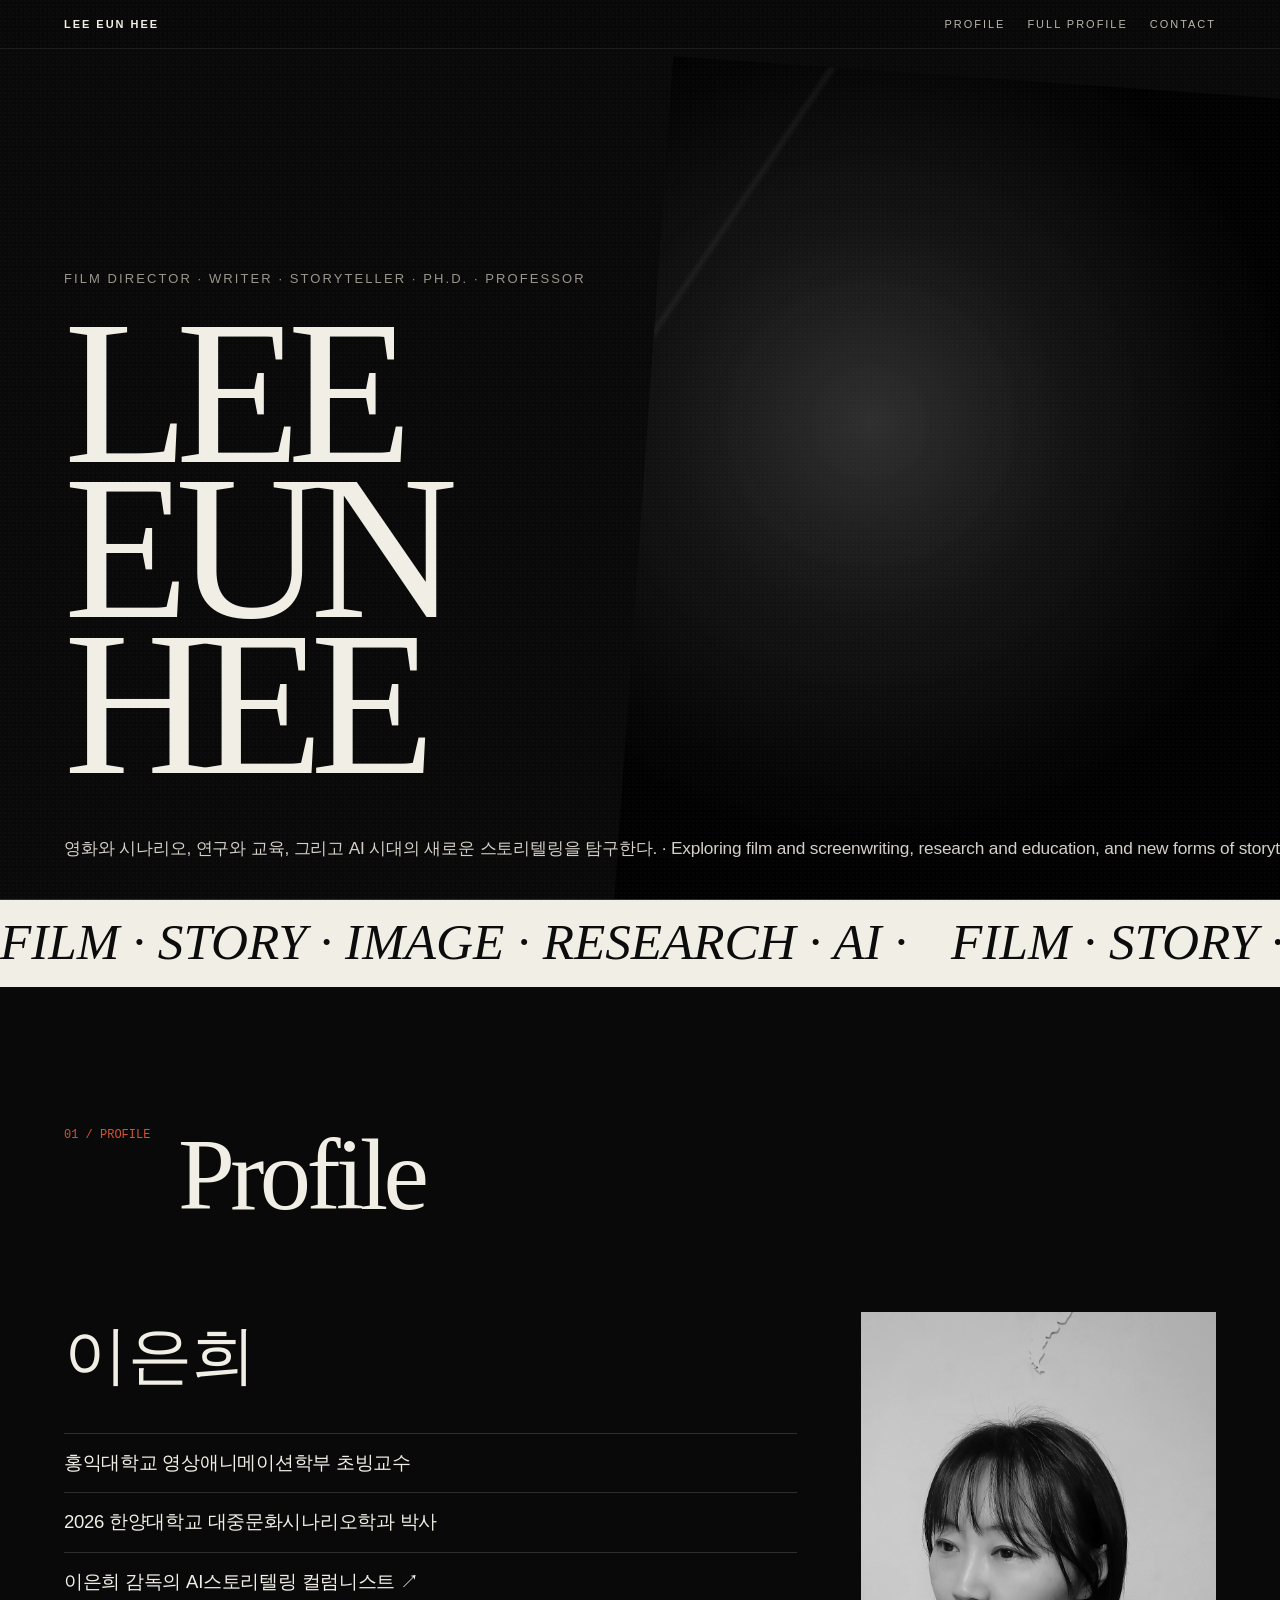
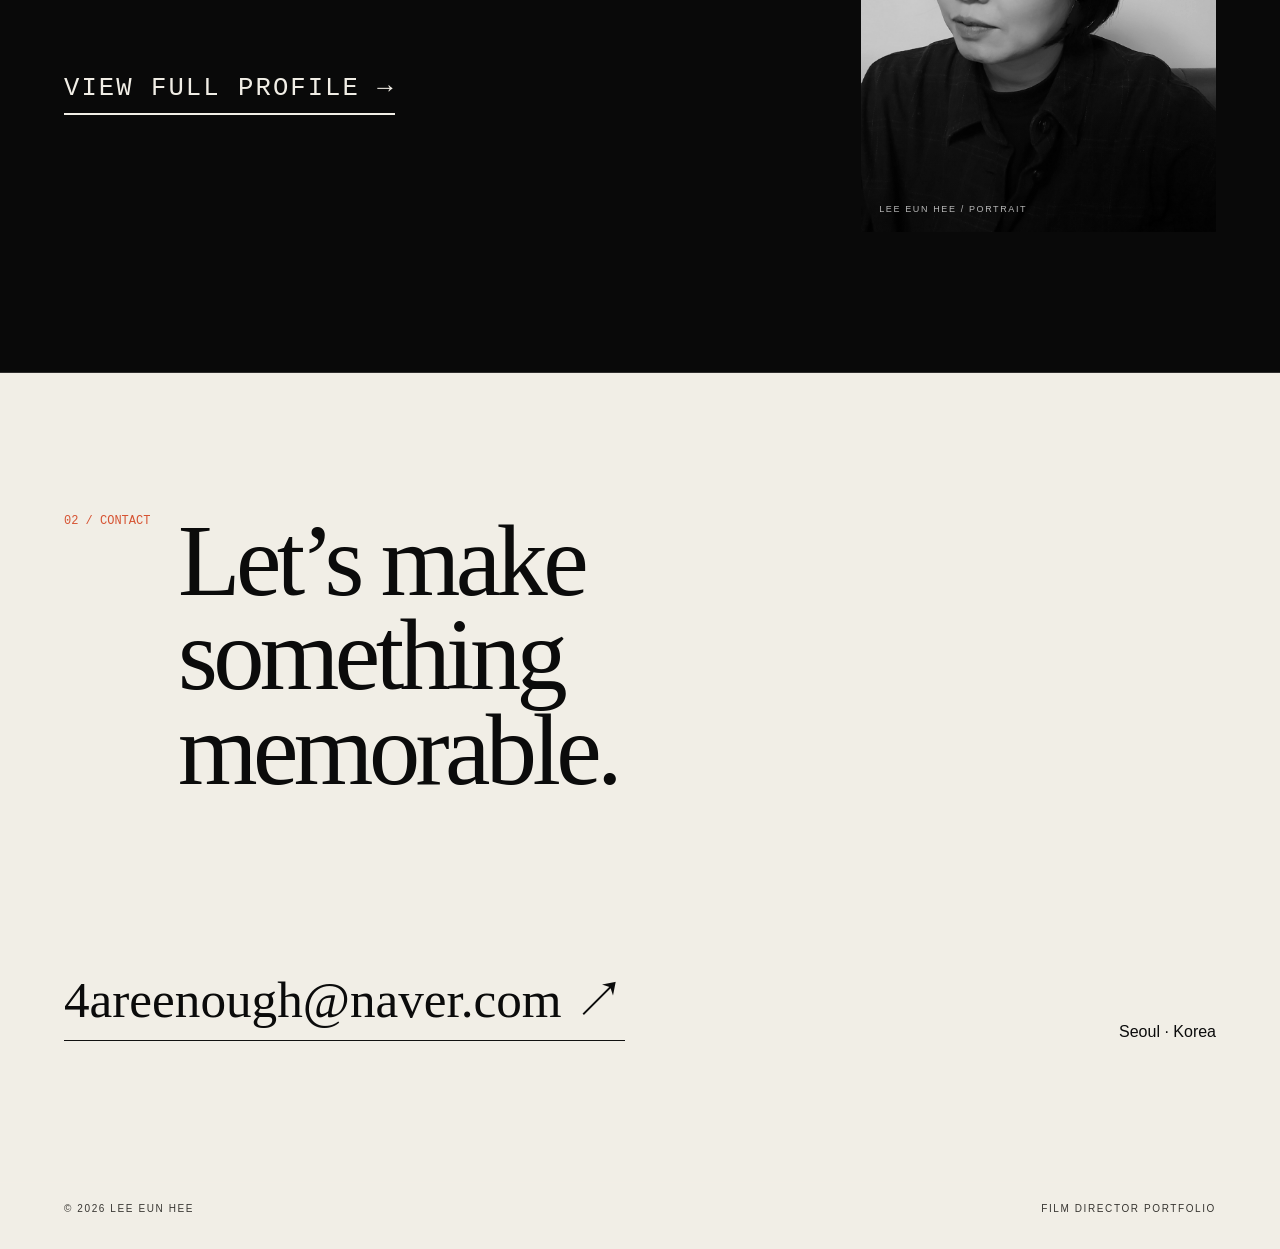
==== commit dc83d5c6: "Reduce homepage portrait and keep profile text on one line" ====
--- a/index.html
+++ b/index.html
@@ -7,6 +7,13 @@
 <meta content="LEE EUN HEE — Film Director, Writer, Storyteller, Ph.D., Professor" name="description"/>
 <title>LEE EUN HEE — Film Director</title>
 <link href="styles.css" rel="stylesheet"/>
+<style>
+@media (min-width:821px){
+  .home-profile-grid{grid-template-columns:minmax(720px,1.55fr) minmax(320px,.75fr);gap:clamp(32px,5vw,80px);align-items:start}
+  .home-profile-grid .portrait,.home-profile-grid .portrait img{min-height:520px}
+  .home-profile-grid .edu-list li{white-space:nowrap;font-size:clamp(16px,1.45vw,22px)}
+}
+</style>
 </head>
 <body>
 <header class="topbar">
